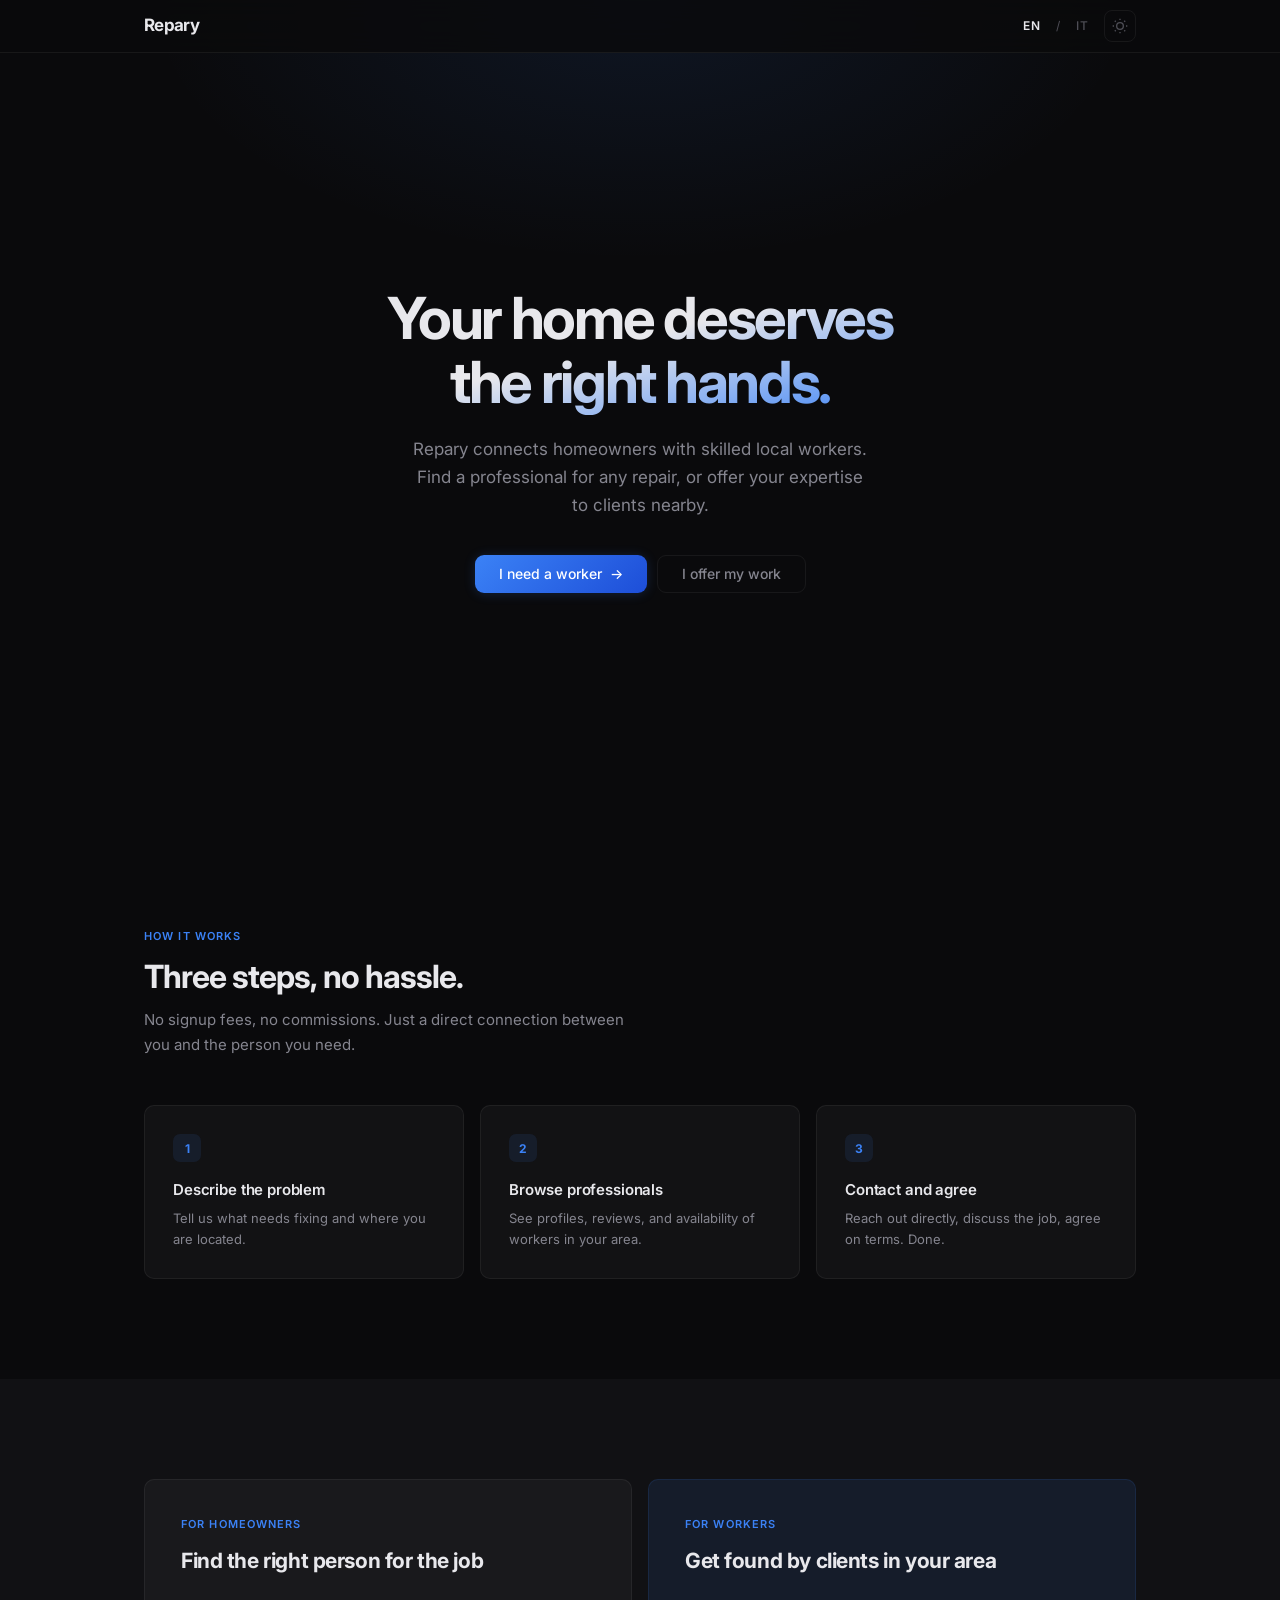
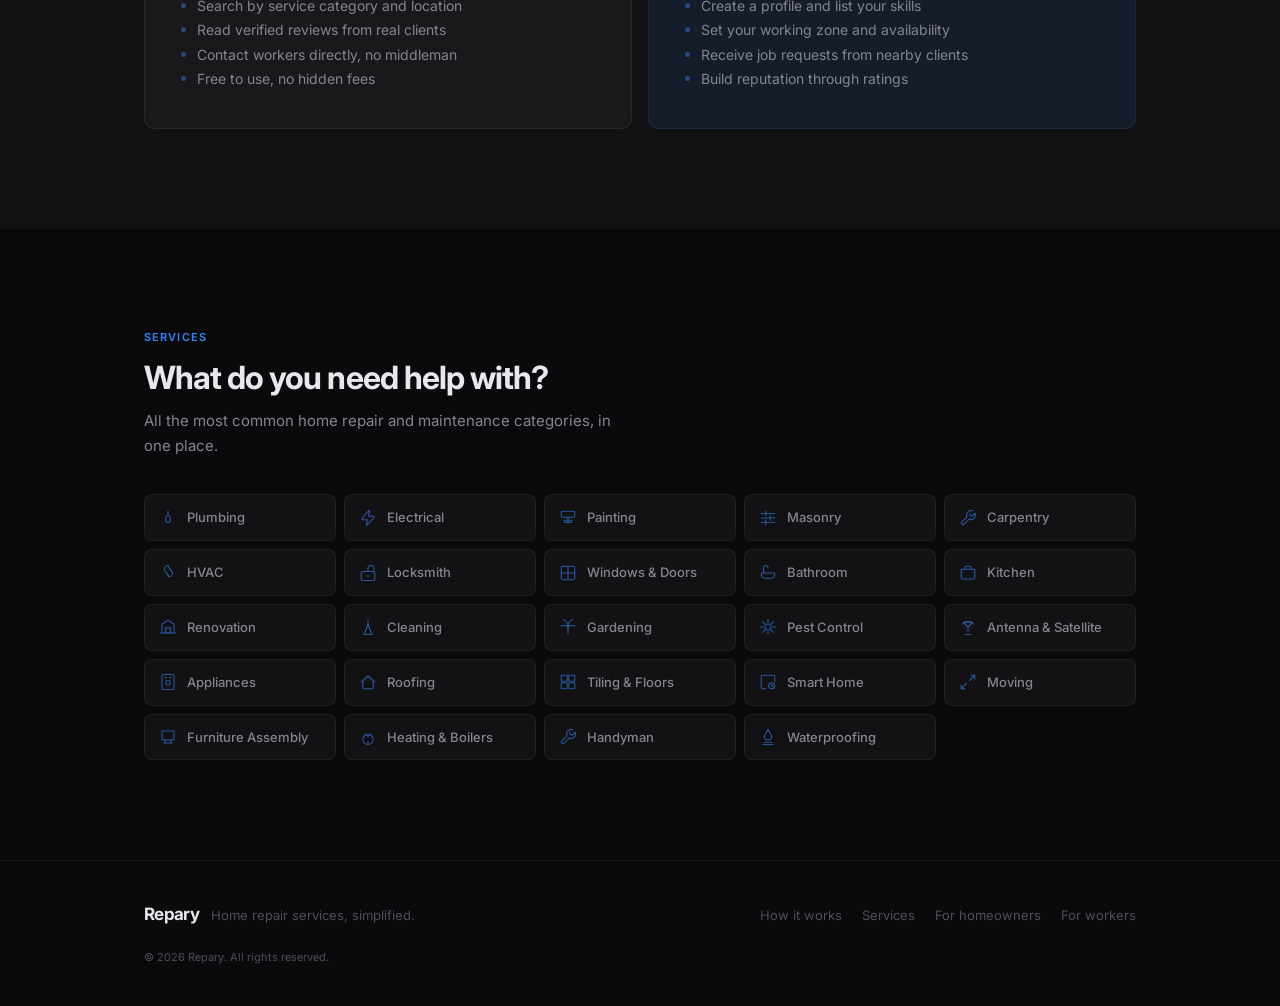
==== en/index.html @ f8eea7bd "Add basic landing page for the project" ====
<!DOCTYPE html>
<html lang="en" data-theme="dark">

<head>
  <meta charset="UTF-8">
  <meta name="viewport" content="width=device-width, initial-scale=1.0">
  <title>Repary | Home repair services near you</title>
  <meta name="description"
    content="Find trusted local professionals for plumbing, electrical, painting, and every home repair need. Or list your skills and get hired.">
  <link rel="preconnect" href="https://fonts.googleapis.com">
  <link rel="preconnect" href="https://fonts.gstatic.com" crossorigin>
  <link href="https://fonts.googleapis.com/css2?family=Inter:wght@400;500;600;700&display=swap" rel="stylesheet">
  <link rel="stylesheet" href="../styles.css">
</head>

<body>

  <nav class="nav">
    <div class="wrap nav__inner">
      <a href="/en/" class="nav__logo">Repary</a>
      <div class="nav__right">
        <a href="/en/" class="nav__lang nav__lang--active">EN</a>
        <span class="nav__sep">/</span>
        <a href="/it/" class="nav__lang">IT</a>
        <button class="theme-btn" id="theme-toggle" aria-label="Toggle theme">
          <svg class="icon-sun" width="16" height="16" viewBox="0 0 24 24" fill="none" stroke="currentColor"
            stroke-width="2">
            <circle cx="12" cy="12" r="5" />
            <path
              d="M12 1v2M12 21v2M4.22 4.22l1.42 1.42M18.36 18.36l1.42 1.42M1 12h2M21 12h2M4.22 19.78l1.42-1.42M18.36 5.64l1.42-1.42" />
          </svg>
          <svg class="icon-moon" width="16" height="16" viewBox="0 0 24 24" fill="none" stroke="currentColor"
            stroke-width="2">
            <path d="M21 12.79A9 9 0 1 1 11.21 3a7 7 0 0 0 9.79 9.79z" />
          </svg>
        </button>
      </div>
    </div>
  </nav>

  <header class="hero">
    <div class="hero__glow" aria-hidden="true"></div>
    <div class="hero__body">
      <h1 class="hero__title">Your home deserves the right hands.</h1>
      <p class="hero__desc">Repary connects homeowners with skilled local workers. Find a professional for any repair,
        or offer your expertise to clients nearby.</p>
      <div class="hero__ctas">
        <a href="#homeowners" class="btn btn--fill">I need a worker <span class="btn__arrow">&rarr;</span></a>
        <a href="#workers" class="btn btn--outline">I offer my work</a>
      </div>
    </div>
  </header>

  <section class="section" id="how">
    <div class="wrap">
      <p class="section__label">How it works</p>
      <h2 class="section__heading">Three steps, no hassle.</h2>
      <p class="section__sub">No signup fees, no commissions. Just a direct connection between you and the person you
        need.</p>
      <div class="steps">
        <div class="step">
          <span class="step__num">1</span>
          <h3 class="step__title">Describe the problem</h3>
          <p class="step__desc">Tell us what needs fixing and where you are located.</p>
        </div>
        <div class="step">
          <span class="step__num">2</span>
          <h3 class="step__title">Browse professionals</h3>
          <p class="step__desc">See profiles, reviews, and availability of workers in your area.</p>
        </div>
        <div class="step">
          <span class="step__num">3</span>
          <h3 class="step__title">Contact and agree</h3>
          <p class="step__desc">Reach out directly, discuss the job, agree on terms. Done.</p>
        </div>
      </div>
    </div>
  </section>

  <section class="section section--alt">
    <div class="wrap">
      <div class="paths">
        <div class="path" id="homeowners">
          <span class="path__label">For homeowners</span>
          <h2 class="path__title">Find the right person for the job</h2>
          <ul class="path__list">
            <li>Search by service category and location</li>
            <li>Read verified reviews from real clients</li>
            <li>Contact workers directly, no middleman</li>
            <li>Free to use, no hidden fees</li>
          </ul>
        </div>
        <div class="path path--accent" id="workers">
          <span class="path__label">For workers</span>
          <h2 class="path__title">Get found by clients in your area</h2>
          <ul class="path__list">
            <li>Create a profile and list your skills</li>
            <li>Set your working zone and availability</li>
            <li>Receive job requests from nearby clients</li>
            <li>Build reputation through ratings</li>
          </ul>
        </div>
      </div>
    </div>
  </section>

  <section class="section" id="services">
    <div class="wrap">
      <p class="section__label">Services</p>
      <h2 class="section__heading">What do you need help with?</h2>
      <p class="section__sub">All the most common home repair and maintenance categories, in one place.</p>
      <div class="cats" id="cats"></div>
    </div>
  </section>

  <footer class="footer">
    <div class="wrap footer__inner">
      <div class="footer__left">
        <span class="nav__logo">Repary</span>
        <span class="footer__tagline">Home repair services, simplified.</span>
      </div>
      <div class="footer__links">
        <a href="#how">How it works</a>
        <a href="#services">Services</a>
        <a href="#homeowners">For homeowners</a>
        <a href="#workers">For workers</a>
      </div>
      <p class="footer__copy">&copy; 2026 Repary. All rights reserved.</p>
    </div>
  </footer>

  <script src="../script.js"></script>
</body>

</html>
---- styles.css ----
/* ===========================================
   REPARY | Design System
   =========================================== */

:root {
  --font: 'Inter', system-ui, -apple-system, sans-serif;
  --max-w: 1040px;
  --radius: 10px;
  --t: 180ms ease;
}

[data-theme="dark"] {
  --bg: #0a0a0c;
  --bg-alt: #111114;
  --surface: rgba(255, 255, 255, 0.035);
  --border: rgba(255, 255, 255, 0.06);
  --border-h: rgba(255, 255, 255, 0.12);
  --text: #e8e8ec;
  --text-2: #85858f;
  --text-3: #4e4e56;
  --blue: #3b82f6;
  --blue-soft: rgba(59, 130, 246, 0.10);
  --blue-glow: rgba(59, 130, 246, 0.20);
  --nav-bg: rgba(10, 10, 12, 0.82);
  --hero-glow: radial-gradient(ellipse 55% 45% at 50% 0%, rgba(59, 130, 246, 0.10), transparent 70%);
}

[data-theme="light"] {
  --bg: #fafafa;
  --bg-alt: #f4f4f5;
  --surface: rgba(0, 0, 0, 0.025);
  --border: rgba(0, 0, 0, 0.06);
  --border-h: rgba(0, 0, 0, 0.12);
  --text: #111114;
  --text-2: #62626b;
  --text-3: #a1a1a9;
  --blue: #2563eb;
  --blue-soft: rgba(37, 99, 235, 0.07);
  --blue-glow: rgba(37, 99, 235, 0.12);
  --nav-bg: rgba(250, 250, 250, 0.82);
  --hero-glow: radial-gradient(ellipse 55% 45% at 50% 0%, rgba(37, 99, 235, 0.06), transparent 70%);
}

/* --- Reset --- */
*,
*::before,
*::after {
  margin: 0;
  padding: 0;
  box-sizing: border-box;
}

html {
  scroll-behavior: smooth;
}

body {
  font-family: var(--font);
  background: var(--bg);
  color: var(--text);
  line-height: 1.6;
  -webkit-font-smoothing: antialiased;
  -moz-osx-font-smoothing: grayscale;
  transition: background var(--t), color var(--t);
}

a {
  color: inherit;
  text-decoration: none;
}

ul {
  list-style: none;
}

.wrap {
  max-width: var(--max-w);
  margin: 0 auto;
  padding: 0 24px;
}

/* ======= NAV ======= */
.nav {
  position: fixed;
  top: 0;
  left: 0;
  right: 0;
  z-index: 50;
  background: var(--nav-bg);
  backdrop-filter: blur(24px);
  -webkit-backdrop-filter: blur(24px);
  border-bottom: 1px solid var(--border);
}

.nav__inner {
  display: flex;
  align-items: center;
  justify-content: space-between;
  height: 52px;
}

.nav__logo {
  font-size: 17px;
  font-weight: 700;
  letter-spacing: -0.04em;
}

.nav__right {
  display: flex;
  align-items: center;
  gap: 16px;
}

.nav__lang {
  font-size: 12px;
  font-weight: 500;
  color: var(--text-3);
  letter-spacing: 0.04em;
  transition: color var(--t);
}

.nav__lang:hover {
  color: var(--text);
}

.nav__lang--active {
  color: var(--text);
  font-weight: 600;
}

.nav__sep {
  color: var(--text-3);
  font-size: 12px;
  user-select: none;
}

.theme-btn {
  display: flex;
  align-items: center;
  justify-content: center;
  width: 32px;
  height: 32px;
  border: 1px solid var(--border);
  border-radius: 8px;
  background: none;
  color: var(--text-3);
  cursor: pointer;
  transition: color var(--t), border-color var(--t);
}

.theme-btn:hover {
  color: var(--text);
  border-color: var(--border-h);
}

[data-theme="dark"] .icon-sun {
  display: block;
}

[data-theme="dark"] .icon-moon {
  display: none;
}

[data-theme="light"] .icon-sun {
  display: none;
}

[data-theme="light"] .icon-moon {
  display: block;
}

/* ======= HERO ======= */
.hero {
  position: relative;
  display: flex;
  align-items: center;
  justify-content: center;
  min-height: 92vh;
  min-height: 92svh;
  padding: 52px 0 0;
  text-align: center;
  overflow: hidden;
}

.hero__glow {
  position: absolute;
  inset: 0;
  background: var(--hero-glow);
  pointer-events: none;
}

.hero__body {
  position: relative;
  z-index: 1;
  max-width: 580px;
  padding: 0 24px;
}

.hero__title {
  font-size: clamp(34px, 5.5vw, 58px);
  font-weight: 700;
  letter-spacing: -0.04em;
  line-height: 1.1;
  margin-bottom: 20px;
  background: linear-gradient(165deg, var(--text) 45%, var(--blue));
  -webkit-background-clip: text;
  background-clip: text;
  -webkit-text-fill-color: transparent;
}

.hero__desc {
  font-size: 17px;
  color: var(--text-2);
  line-height: 1.65;
  max-width: 460px;
  margin: 0 auto 36px;
}

.hero__ctas {
  display: flex;
  justify-content: center;
  gap: 10px;
  flex-wrap: wrap;
}

/* ======= BUTTONS ======= */
.btn {
  display: inline-flex;
  align-items: center;
  gap: 8px;
  padding: 11px 24px;
  border-radius: 9px;
  font: 500 14px/1 var(--font);
  border: none;
  cursor: pointer;
  transition: transform 120ms ease, box-shadow var(--t), opacity var(--t);
}

.btn:active {
  transform: scale(0.98);
}

.btn--fill {
  background: linear-gradient(135deg, #3b82f6, #1d4ed8);
  color: #fff;
  box-shadow: 0 1px 12px var(--blue-glow);
}

.btn--fill:hover {
  box-shadow: 0 2px 20px var(--blue-glow);
}

.btn--outline {
  background: none;
  border: 1px solid var(--border);
  color: var(--text-2);
}

.btn--outline:hover {
  border-color: var(--blue);
  color: var(--blue);
}

.btn__arrow {
  transition: transform var(--t);
}

.btn:hover .btn__arrow {
  transform: translateX(2px);
}

/* ======= SECTION HELPERS ======= */
.section {
  padding: 100px 0;
}

.section--alt {
  background: var(--bg-alt);
}

.section__label {
  font-size: 11px;
  font-weight: 600;
  letter-spacing: 0.1em;
  text-transform: uppercase;
  color: var(--blue);
  margin-bottom: 12px;
}

.section__heading {
  font-size: clamp(24px, 3vw, 32px);
  font-weight: 700;
  letter-spacing: -0.03em;
  line-height: 1.2;
  margin-bottom: 12px;
}

.section__sub {
  font-size: 15px;
  color: var(--text-2);
  line-height: 1.65;
  max-width: 480px;
}

/* ======= PATHS (Homeowner / Worker) ======= */
.paths {
  display: grid;
  grid-template-columns: 1fr 1fr;
  gap: 16px;
}

.path {
  padding: 36px;
  border-radius: var(--radius);
  border: 1px solid var(--border);
  background: var(--surface);
  transition: border-color var(--t);
}

.path:hover {
  border-color: var(--border-h);
}

.path--accent {
  background: var(--blue-soft);
  border-color: rgba(59, 130, 246, 0.12);
}

.path--accent:hover {
  border-color: var(--blue);
}

.path__label {
  font-size: 11px;
  font-weight: 600;
  letter-spacing: 0.1em;
  text-transform: uppercase;
  color: var(--blue);
  margin-bottom: 14px;
  display: block;
}

.path__title {
  font-size: 21px;
  font-weight: 700;
  letter-spacing: -0.02em;
  line-height: 1.25;
  margin-bottom: 20px;
}

.path__list li {
  position: relative;
  padding-left: 16px;
  font-size: 14px;
  color: var(--text-2);
  line-height: 1.75;
}

.path__list li::before {
  content: '';
  position: absolute;
  left: 0;
  top: 9px;
  width: 5px;
  height: 5px;
  border-radius: 50%;
  background: var(--blue);
  opacity: 0.45;
}

/* ======= HOW IT WORKS ======= */
.steps {
  display: grid;
  grid-template-columns: repeat(3, 1fr);
  gap: 16px;
  margin-top: 48px;
}

.step {
  padding: 28px;
  border-radius: var(--radius);
  border: 1px solid var(--border);
  background: var(--surface);
}

.step__num {
  display: inline-flex;
  align-items: center;
  justify-content: center;
  width: 28px;
  height: 28px;
  border-radius: 7px;
  background: var(--blue-soft);
  color: var(--blue);
  font-size: 12px;
  font-weight: 700;
  margin-bottom: 16px;
}

.step__title {
  font-size: 15px;
  font-weight: 600;
  margin-bottom: 6px;
  letter-spacing: -0.01em;
}

.step__desc {
  font-size: 13px;
  color: var(--text-2);
  line-height: 1.6;
}

/* ======= CATEGORIES ======= */
.cats {
  display: grid;
  grid-template-columns: repeat(auto-fill, minmax(170px, 1fr));
  gap: 8px;
  margin-top: 36px;
}

.cat {
  display: flex;
  align-items: center;
  gap: 10px;
  padding: 12px 14px;
  border-radius: 8px;
  border: 1px solid var(--border);
  background: var(--surface);
  font-size: 13px;
  font-weight: 500;
  color: var(--text-2);
  transition: color var(--t), border-color var(--t), background var(--t);
}

.cat:hover {
  color: var(--text);
  border-color: var(--border-h);
}

.cat__icon {
  width: 18px;
  height: 18px;
  flex-shrink: 0;
  color: var(--blue);
  opacity: 0.6;
  transition: opacity var(--t);
}

.cat:hover .cat__icon {
  opacity: 1;
}

/* ======= FOOTER ======= */
.footer {
  border-top: 1px solid var(--border);
  padding: 40px 0;
}

.footer__inner {
  display: flex;
  align-items: center;
  justify-content: space-between;
  flex-wrap: wrap;
  gap: 16px;
}

.footer__left {
  display: flex;
  align-items: baseline;
  gap: 12px;
}

.footer__tagline {
  font-size: 13px;
  color: var(--text-3);
}

.footer__links {
  display: flex;
  gap: 20px;
}

.footer__links a {
  font-size: 13px;
  color: var(--text-3);
  transition: color var(--t);
}

.footer__links a:hover {
  color: var(--text);
}

.footer__copy {
  width: 100%;
  font-size: 11px;
  color: var(--text-3);
  margin-top: 4px;
}

/* ======= RESPONSIVE ======= */
@media (max-width: 768px) {
  .paths {
    grid-template-columns: 1fr;
  }

  .steps {
    grid-template-columns: 1fr;
  }

  .path {
    padding: 28px;
  }

  .cats {
    grid-template-columns: repeat(2, 1fr);
  }

  .footer__inner {
    flex-direction: column;
    align-items: flex-start;
  }

  .footer__left {
    flex-direction: column;
    gap: 4px;
  }

  .hero__ctas {
    flex-direction: column;
    align-items: center;
  }

  .btn {
    width: 100%;
    justify-content: center;
  }
}

@media (max-width: 480px) {
  .cats {
    grid-template-columns: 1fr;
  }
}
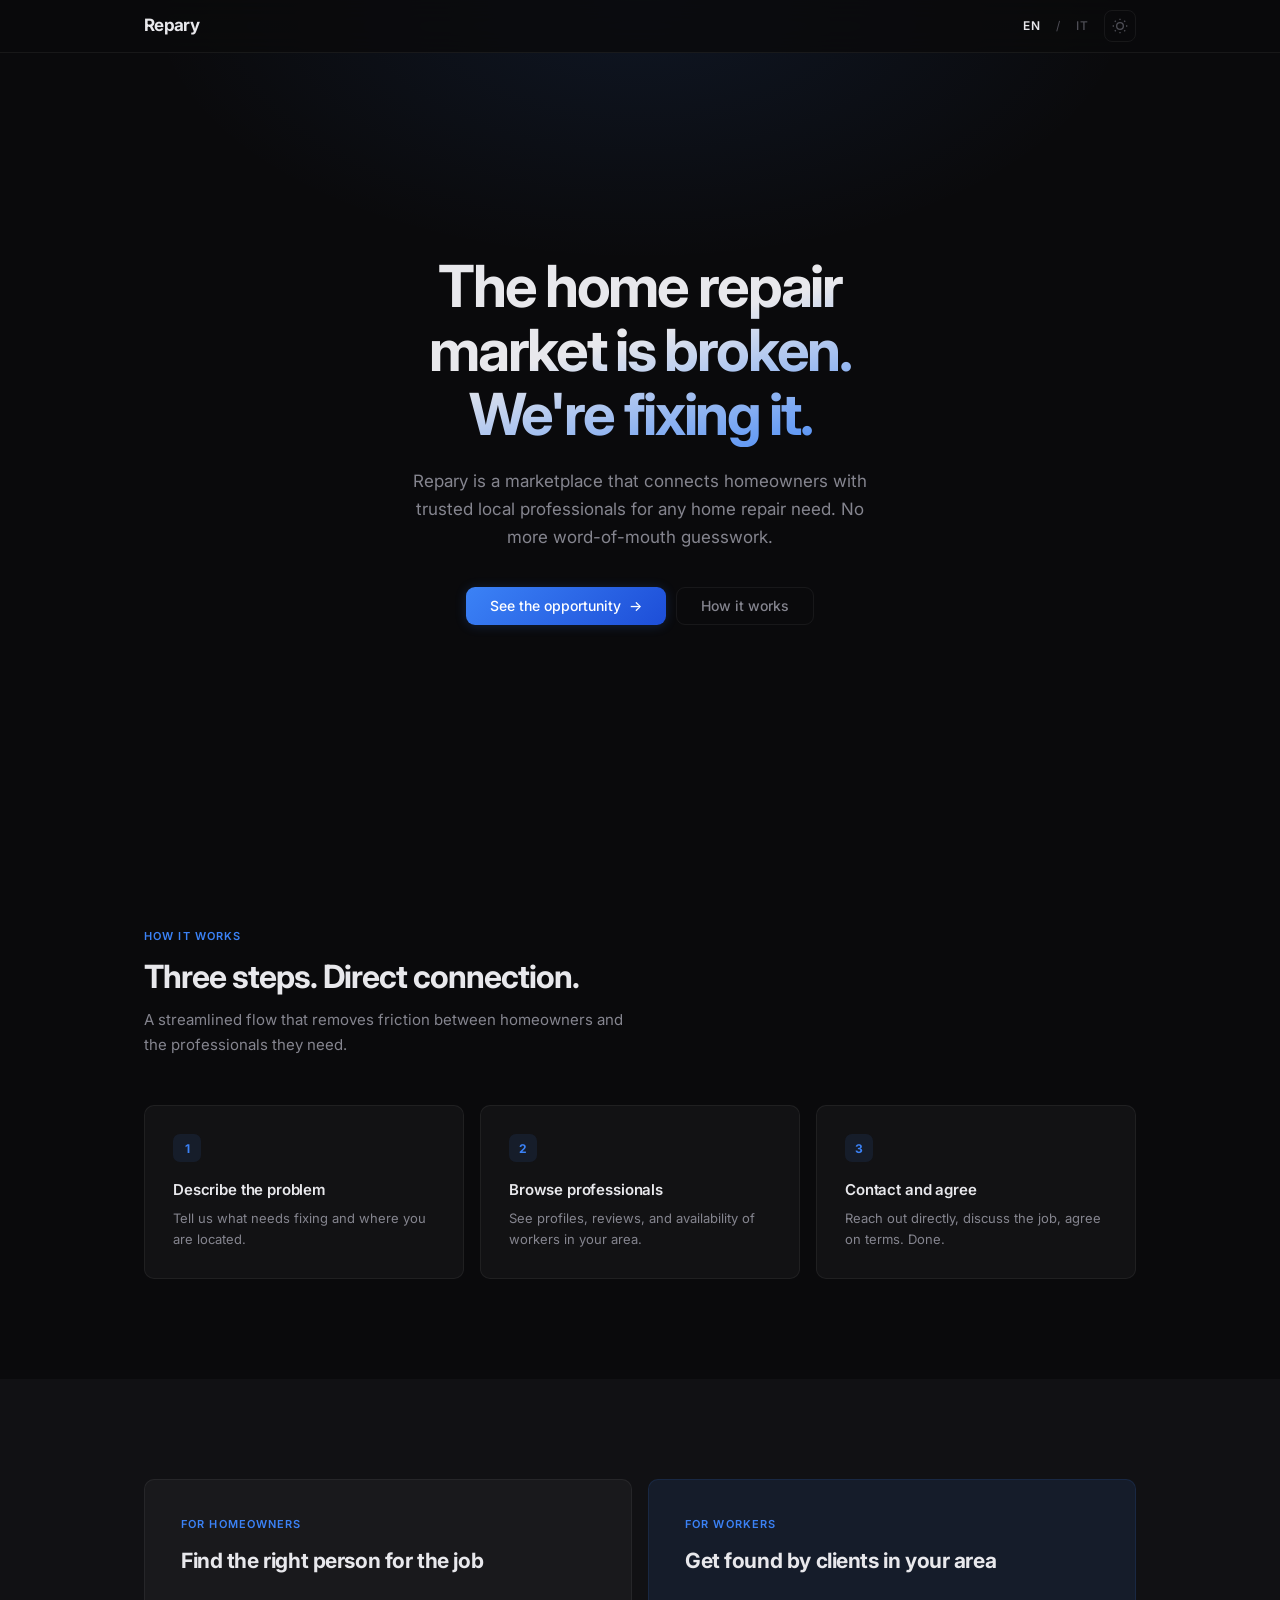
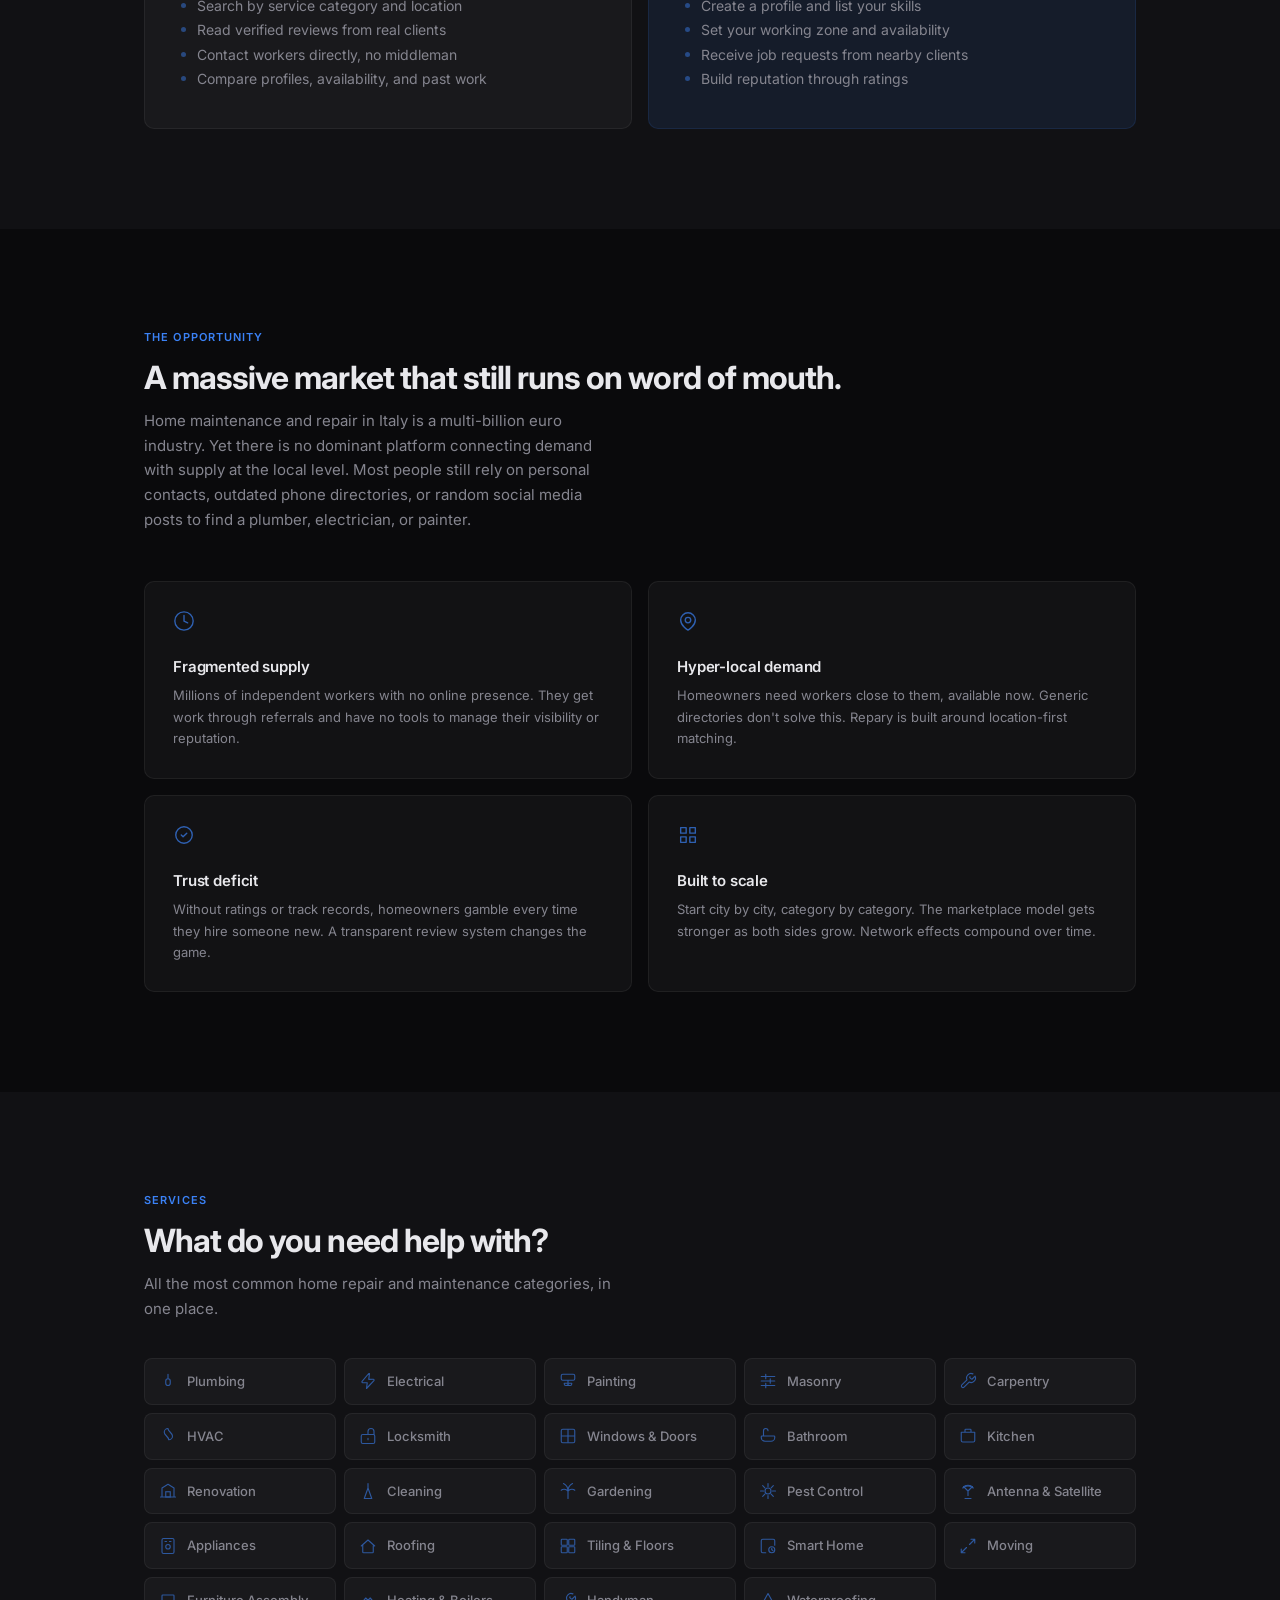
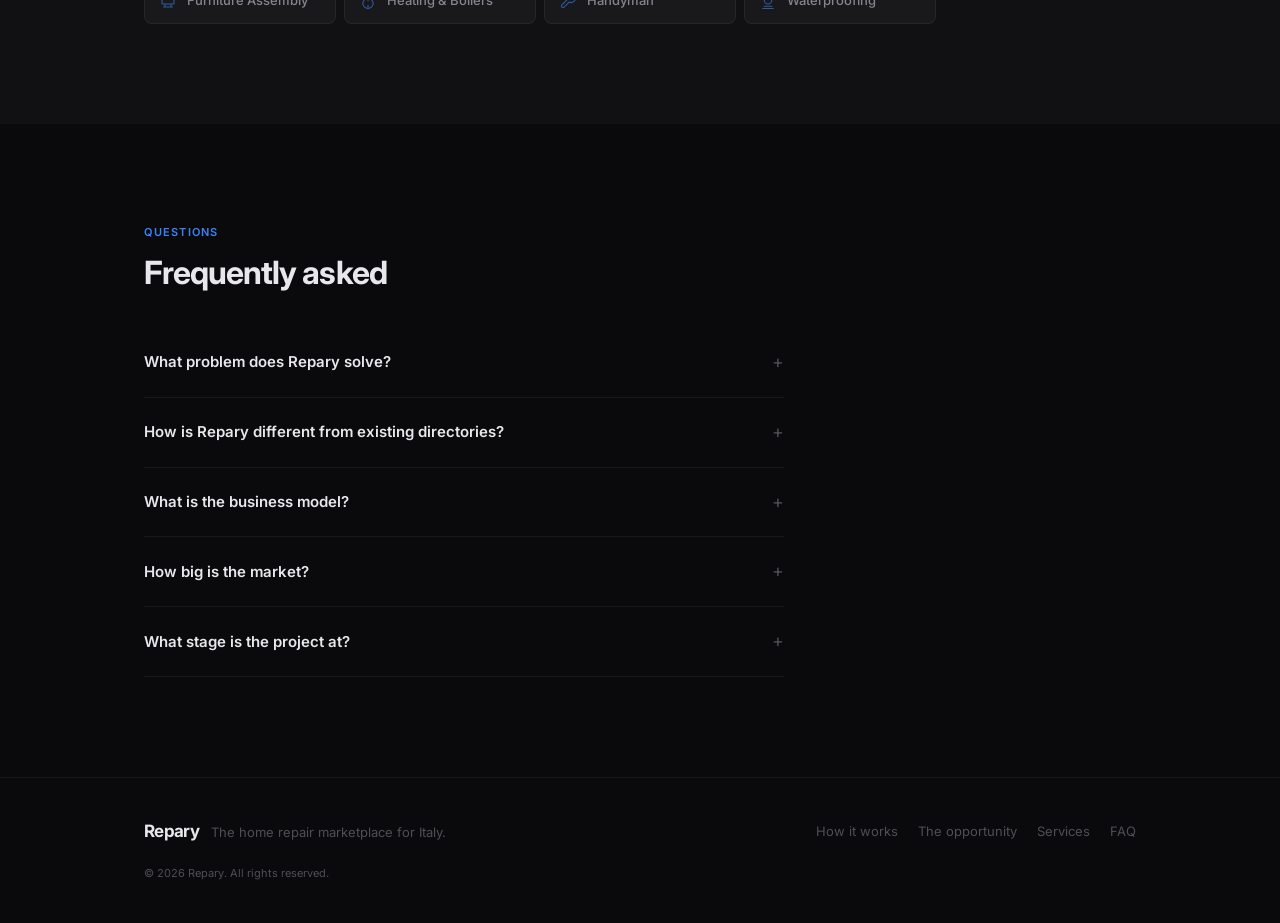
==== commit 5c35f472: "Fix text and add FAQ" ====
--- a/en/index.html
+++ b/en/index.html
@@ -41,12 +41,11 @@
   <header class="hero">
     <div class="hero__glow" aria-hidden="true"></div>
     <div class="hero__body">
-      <h1 class="hero__title">Your home deserves the right hands.</h1>
-      <p class="hero__desc">Repary connects homeowners with skilled local workers. Find a professional for any repair,
-        or offer your expertise to clients nearby.</p>
+      <h1 class="hero__title">The home repair market is broken. We're fixing it.</h1>
+      <p class="hero__desc">Repary is a marketplace that connects homeowners with trusted local professionals for any home repair need. No more word-of-mouth guesswork.</p>
       <div class="hero__ctas">
-        <a href="#homeowners" class="btn btn--fill">I need a worker <span class="btn__arrow">&rarr;</span></a>
-        <a href="#workers" class="btn btn--outline">I offer my work</a>
+        <a href="#opportunity" class="btn btn--fill">See the opportunity <span class="btn__arrow">&rarr;</span></a>
+        <a href="#how" class="btn btn--outline">How it works</a>
       </div>
     </div>
   </header>
@@ -54,9 +53,8 @@
   <section class="section" id="how">
     <div class="wrap">
       <p class="section__label">How it works</p>
-      <h2 class="section__heading">Three steps, no hassle.</h2>
-      <p class="section__sub">No signup fees, no commissions. Just a direct connection between you and the person you
-        need.</p>
+      <h2 class="section__heading">Three steps. Direct connection.</h2>
+      <p class="section__sub">A streamlined flow that removes friction between homeowners and the professionals they need.</p>
       <div class="steps">
         <div class="step">
           <span class="step__num">1</span>
@@ -87,7 +85,7 @@
             <li>Search by service category and location</li>
             <li>Read verified reviews from real clients</li>
             <li>Contact workers directly, no middleman</li>
-            <li>Free to use, no hidden fees</li>
+            <li>Compare profiles, availability, and past work</li>
           </ul>
         </div>
         <div class="path path--accent" id="workers">
@@ -104,7 +102,45 @@
     </div>
   </section>
 
-  <section class="section" id="services">
+  <section class="section" id="opportunity">
+    <div class="wrap">
+      <p class="section__label">The opportunity</p>
+      <h2 class="section__heading">A massive market that still runs on word of mouth.</h2>
+      <p class="section__sub">Home maintenance and repair in Italy is a multi-billion euro industry. Yet there is no dominant platform connecting demand with supply at the local level. Most people still rely on personal contacts, outdated phone directories, or random social media posts to find a plumber, electrician, or painter.</p>
+      <div class="values">
+        <div class="value">
+          <svg class="value__icon" viewBox="0 0 24 24" width="22" height="22" fill="none" stroke="currentColor" stroke-width="1.5">
+            <circle cx="12" cy="12" r="10"/><path d="M12 6v6l4 2" stroke-linecap="round"/>
+          </svg>
+          <h3 class="value__title">Fragmented supply</h3>
+          <p class="value__desc">Millions of independent workers with no online presence. They get work through referrals and have no tools to manage their visibility or reputation.</p>
+        </div>
+        <div class="value">
+          <svg class="value__icon" viewBox="0 0 24 24" width="22" height="22" fill="none" stroke="currentColor" stroke-width="1.5">
+            <path d="M12 22s-8-4.5-8-11a8 8 0 0 1 16 0c0 6.5-8 11-8 11Z" stroke-linecap="round" stroke-linejoin="round"/><circle cx="12" cy="11" r="3"/>
+          </svg>
+          <h3 class="value__title">Hyper-local demand</h3>
+          <p class="value__desc">Homeowners need workers close to them, available now. Generic directories don't solve this. Repary is built around location-first matching.</p>
+        </div>
+        <div class="value">
+          <svg class="value__icon" viewBox="0 0 24 24" width="22" height="22" fill="none" stroke="currentColor" stroke-width="1.5">
+            <path d="M9 12l2 2 4-4" stroke-linecap="round" stroke-linejoin="round"/><path d="M21 12a9 9 0 1 1-18 0 9 9 0 0 1 18 0Z"/>
+          </svg>
+          <h3 class="value__title">Trust deficit</h3>
+          <p class="value__desc">Without ratings or track records, homeowners gamble every time they hire someone new. A transparent review system changes the game.</p>
+        </div>
+        <div class="value">
+          <svg class="value__icon" viewBox="0 0 24 24" width="22" height="22" fill="none" stroke="currentColor" stroke-width="1.5">
+            <path d="M4 14h6v6H4zM14 4h6v6h-6z" stroke-linecap="round" stroke-linejoin="round"/><path d="M4 4h6v6H4zM14 14h6v6h-6z" stroke-linecap="round" stroke-linejoin="round"/>
+          </svg>
+          <h3 class="value__title">Built to scale</h3>
+          <p class="value__desc">Start city by city, category by category. The marketplace model gets stronger as both sides grow. Network effects compound over time.</p>
+        </div>
+      </div>
+    </div>
+  </section>
+
+  <section class="section section--alt" id="services">
     <div class="wrap">
       <p class="section__label">Services</p>
       <h2 class="section__heading">What do you need help with?</h2>
@@ -113,17 +149,46 @@
     </div>
   </section>
 
+  <section class="section" id="faq">
+    <div class="wrap">
+      <p class="section__label">Questions</p>
+      <h2 class="section__heading">Frequently asked</h2>
+      <div class="faq-list">
+        <details class="faq">
+          <summary class="faq__q">What problem does Repary solve?</summary>
+          <p class="faq__a">Home repair in Italy is still offline. When a pipe breaks or a wall needs repainting, most people ask friends or scroll through Facebook groups hoping for a recommendation. There is no structured, trustworthy platform to find local professionals. Repary fills that gap.</p>
+        </details>
+        <details class="faq">
+          <summary class="faq__q">How is Repary different from existing directories?</summary>
+          <p class="faq__a">Traditional directories are static lists with no quality signal. Repary is built around three things they lack: geo-localized matching (you only see workers near you), verified client reviews (tied to real jobs), and structured profiles that let workers present their skills, availability, and past work.</p>
+        </details>
+        <details class="faq">
+          <summary class="faq__q">What is the business model?</summary>
+          <p class="faq__a">The initial focus is on building a strong two-sided network. Monetization options include premium visibility for workers, featured placements, lead generation fees, and partnerships with suppliers and insurance providers. The priority right now is critical mass.</p>
+        </details>
+        <details class="faq">
+          <summary class="faq__q">How big is the market?</summary>
+          <p class="faq__a">The home maintenance and renovation market in Italy exceeds &euro;40 billion annually. Much of it is served by micro-enterprises and independent workers with zero online presence. Even modest platform adoption translates into significant volume.</p>
+        </details>
+        <details class="faq">
+          <summary class="faq__q">What stage is the project at?</summary>
+          <p class="faq__a">Repary is in the early concept and validation phase. The platform design, service categories, and user flows have been defined. The next steps are building the MVP, onboarding the first workers in a pilot city, and validating product-market fit.</p>
+        </details>
+      </div>
+    </div>
+  </section>
+
   <footer class="footer">
     <div class="wrap footer__inner">
       <div class="footer__left">
         <span class="nav__logo">Repary</span>
-        <span class="footer__tagline">Home repair services, simplified.</span>
+        <span class="footer__tagline">The home repair marketplace for Italy.</span>
       </div>
       <div class="footer__links">
         <a href="#how">How it works</a>
+        <a href="#opportunity">The opportunity</a>
         <a href="#services">Services</a>
-        <a href="#homeowners">For homeowners</a>
-        <a href="#workers">For workers</a>
+        <a href="#faq">FAQ</a>
       </div>
       <p class="footer__copy">&copy; 2026 Repary. All rights reserved.</p>
     </div>
--- a/styles.css
+++ b/styles.css
@@ -450,6 +450,92 @@
   opacity: 1;
 }
 
+/* ======= VALUES ======= */
+.values {
+  display: grid;
+  grid-template-columns: 1fr 1fr;
+  gap: 16px;
+  margin-top: 48px;
+}
+
+.value {
+  padding: 28px;
+  border-radius: var(--radius);
+  border: 1px solid var(--border);
+  background: var(--surface);
+}
+
+.value__icon {
+  color: var(--blue);
+  margin-bottom: 16px;
+  opacity: 0.7;
+}
+
+.value__title {
+  font-size: 15px;
+  font-weight: 600;
+  letter-spacing: -0.01em;
+  margin-bottom: 6px;
+}
+
+.value__desc {
+  font-size: 13px;
+  color: var(--text-2);
+  line-height: 1.65;
+}
+
+/* ======= FAQ ======= */
+.faq-list {
+  max-width: 640px;
+  margin-top: 36px;
+}
+
+.faq {
+  border-bottom: 1px solid var(--border);
+}
+
+.faq__q {
+  display: flex;
+  align-items: center;
+  justify-content: space-between;
+  padding: 20px 0;
+  font-size: 15px;
+  font-weight: 600;
+  cursor: pointer;
+  color: var(--text);
+  list-style: none;
+  transition: color var(--t);
+}
+
+.faq__q::-webkit-details-marker {
+  display: none;
+}
+
+.faq__q::after {
+  content: '+';
+  font-size: 18px;
+  font-weight: 400;
+  color: var(--text-3);
+  flex-shrink: 0;
+  margin-left: 16px;
+  transition: transform var(--t);
+}
+
+.faq[open] .faq__q::after {
+  content: '\2212';
+}
+
+.faq__q:hover {
+  color: var(--blue);
+}
+
+.faq__a {
+  font-size: 14px;
+  color: var(--text-2);
+  line-height: 1.7;
+  padding-bottom: 20px;
+}
+
 /* ======= FOOTER ======= */
 .footer {
   border-top: 1px solid var(--border);
@@ -507,6 +593,10 @@
     grid-template-columns: 1fr;
   }
 
+  .values {
+    grid-template-columns: 1fr;
+  }
+
   .path {
     padding: 28px;
   }
